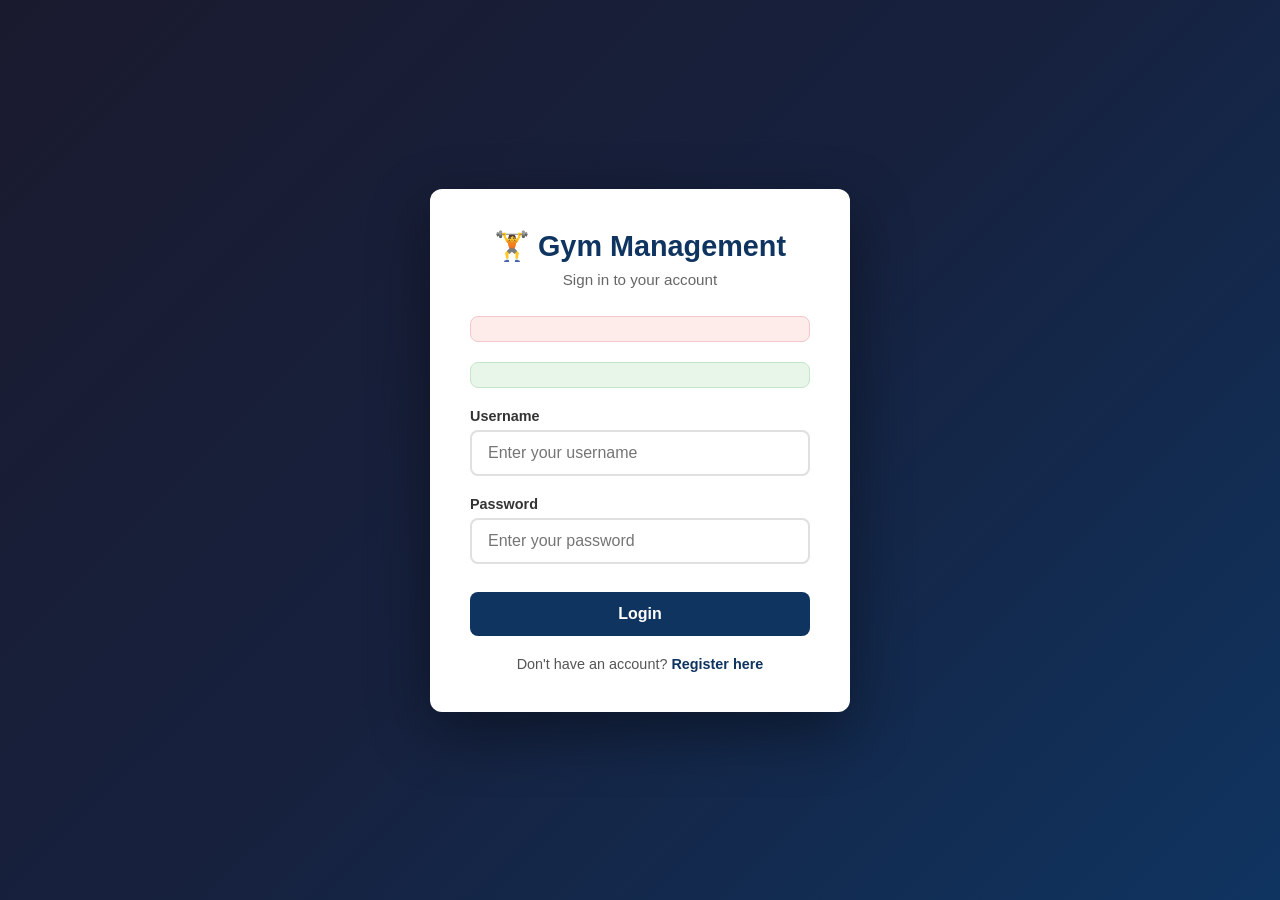
==== src/main/resources/templates/login.html @ a7a5a297 "Changes before error encountered Agent-Logs-Url: https://github.com/PraveenV3/gymmanagement/sessions" ====
<!DOCTYPE html>
<html xmlns:th="http://www.thymeleaf.org">
<head>
    <meta charset="UTF-8">
    <meta name="viewport" content="width=device-width, initial-scale=1.0">
    <title>Login - Gym Management</title>
    <style>
        * { box-sizing: border-box; margin: 0; padding: 0; }
        body {
            font-family: 'Segoe UI', Tahoma, Geneva, Verdana, sans-serif;
            background: linear-gradient(135deg, #1a1a2e, #16213e, #0f3460);
            min-height: 100vh;
            display: flex;
            align-items: center;
            justify-content: center;
        }
        .card {
            background: #ffffff;
            border-radius: 12px;
            padding: 40px;
            width: 100%;
            max-width: 420px;
            box-shadow: 0 20px 60px rgba(0,0,0,0.4);
        }
        .card h2 {
            text-align: center;
            margin-bottom: 8px;
            color: #0f3460;
            font-size: 1.8rem;
        }
        .card .subtitle {
            text-align: center;
            color: #666;
            margin-bottom: 28px;
            font-size: 0.95rem;
        }
        .form-group {
            margin-bottom: 20px;
        }
        .form-group label {
            display: block;
            margin-bottom: 6px;
            font-weight: 600;
            color: #333;
            font-size: 0.9rem;
        }
        .form-group input {
            width: 100%;
            padding: 12px 16px;
            border: 2px solid #e0e0e0;
            border-radius: 8px;
            font-size: 1rem;
            transition: border-color 0.2s;
            outline: none;
        }
        .form-group input:focus {
            border-color: #0f3460;
        }
        .btn {
            width: 100%;
            padding: 13px;
            background: #0f3460;
            color: white;
            border: none;
            border-radius: 8px;
            font-size: 1rem;
            font-weight: 600;
            cursor: pointer;
            transition: background 0.2s;
            margin-top: 8px;
        }
        .btn:hover { background: #1a4f8e; }
        .alert {
            padding: 12px 16px;
            border-radius: 8px;
            margin-bottom: 20px;
            font-size: 0.9rem;
        }
        .alert-error { background: #fdecea; color: #c0392b; border: 1px solid #f5c6cb; }
        .alert-success { background: #e8f5e9; color: #1e7e34; border: 1px solid #c3e6cb; }
        .register-link {
            text-align: center;
            margin-top: 20px;
            font-size: 0.9rem;
            color: #555;
        }
        .register-link a { color: #0f3460; font-weight: 600; text-decoration: none; }
        .register-link a:hover { text-decoration: underline; }
    </style>
</head>
<body>
    <div class="card">
        <h2>🏋️ Gym Management</h2>
        <p class="subtitle">Sign in to your account</p>

        <div th:if="${error}" class="alert alert-error" th:text="${error}"></div>
        <div th:if="${success}" class="alert alert-success" th:text="${success}"></div>

        <form th:action="@{/login}" method="post">
            <div class="form-group">
                <label for="username">Username</label>
                <input type="text" id="username" name="username"
                       placeholder="Enter your username" required />
            </div>
            <div class="form-group">
                <label for="password">Password</label>
                <input type="password" id="password" name="password"
                       placeholder="Enter your password" required />
            </div>
            <button type="submit" class="btn">Login</button>
        </form>

        <div class="register-link">
            Don't have an account? <a th:href="@{/register}">Register here</a>
        </div>
    </div>
</body>
</html>
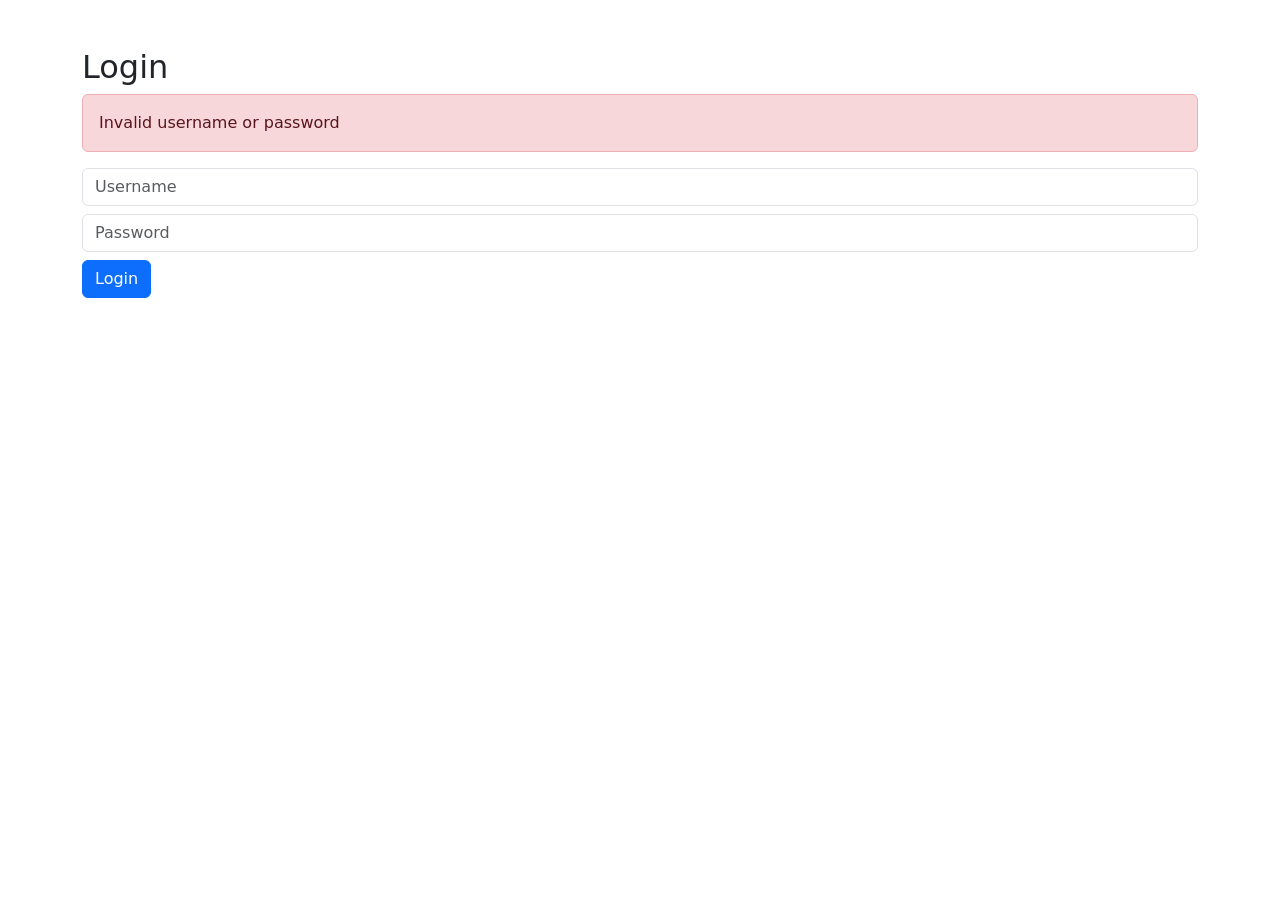
==== commit 96a48460: "feat: implement login, edit, and delete functionalities for members" ====
--- a/src/main/resources/templates/login.html
+++ b/src/main/resources/templates/login.html
@@ -1,118 +1,28 @@
 <!DOCTYPE html>
 <html xmlns:th="http://www.thymeleaf.org">
 <head>
-    <meta charset="UTF-8">
-    <meta name="viewport" content="width=device-width, initial-scale=1.0">
-    <title>Login - Gym Management</title>
-    <style>
-        * { box-sizing: border-box; margin: 0; padding: 0; }
-        body {
-            font-family: 'Segoe UI', Tahoma, Geneva, Verdana, sans-serif;
-            background: linear-gradient(135deg, #1a1a2e, #16213e, #0f3460);
-            min-height: 100vh;
-            display: flex;
-            align-items: center;
-            justify-content: center;
-        }
-        .card {
-            background: #ffffff;
-            border-radius: 12px;
-            padding: 40px;
-            width: 100%;
-            max-width: 420px;
-            box-shadow: 0 20px 60px rgba(0,0,0,0.4);
-        }
-        .card h2 {
-            text-align: center;
-            margin-bottom: 8px;
-            color: #0f3460;
-            font-size: 1.8rem;
-        }
-        .card .subtitle {
-            text-align: center;
-            color: #666;
-            margin-bottom: 28px;
-            font-size: 0.95rem;
-        }
-        .form-group {
-            margin-bottom: 20px;
-        }
-        .form-group label {
-            display: block;
-            margin-bottom: 6px;
-            font-weight: 600;
-            color: #333;
-            font-size: 0.9rem;
-        }
-        .form-group input {
-            width: 100%;
-            padding: 12px 16px;
-            border: 2px solid #e0e0e0;
-            border-radius: 8px;
-            font-size: 1rem;
-            transition: border-color 0.2s;
-            outline: none;
-        }
-        .form-group input:focus {
-            border-color: #0f3460;
-        }
-        .btn {
-            width: 100%;
-            padding: 13px;
-            background: #0f3460;
-            color: white;
-            border: none;
-            border-radius: 8px;
-            font-size: 1rem;
-            font-weight: 600;
-            cursor: pointer;
-            transition: background 0.2s;
-            margin-top: 8px;
-        }
-        .btn:hover { background: #1a4f8e; }
-        .alert {
-            padding: 12px 16px;
-            border-radius: 8px;
-            margin-bottom: 20px;
-            font-size: 0.9rem;
-        }
-        .alert-error { background: #fdecea; color: #c0392b; border: 1px solid #f5c6cb; }
-        .alert-success { background: #e8f5e9; color: #1e7e34; border: 1px solid #c3e6cb; }
-        .register-link {
-            text-align: center;
-            margin-top: 20px;
-            font-size: 0.9rem;
-            color: #555;
-        }
-        .register-link a { color: #0f3460; font-weight: 600; text-decoration: none; }
-        .register-link a:hover { text-decoration: underline; }
-    </style>
+    <title>Login</title>
+    <link rel="stylesheet" href="https://cdn.jsdelivr.net/npm/bootstrap@5.3.0/dist/css/bootstrap.min.css">
+    <meta charset="utf-8" />
+    <meta name="viewport" content="width=device-width, initial-scale=1" />
 </head>
-<body>
-    <div class="card">
-        <h2>🏋️ Gym Management</h2>
-        <p class="subtitle">Sign in to your account</p>
+<body class="container mt-5">
+    <h2>Login</h2>
 
-        <div th:if="${error}" class="alert alert-error" th:text="${error}"></div>
-        <div th:if="${success}" class="alert alert-success" th:text="${success}"></div>
+    <div th:if="${param.error}">
+        <div class="alert alert-danger">Invalid username or password</div>
+    </div>
 
-        <form th:action="@{/login}" method="post">
-            <div class="form-group">
-                <label for="username">Username</label>
-                <input type="text" id="username" name="username"
-                       placeholder="Enter your username" required />
-            </div>
-            <div class="form-group">
-                <label for="password">Password</label>
-                <input type="password" id="password" name="password"
-                       placeholder="Enter your password" required />
-            </div>
-            <button type="submit" class="btn">Login</button>
-        </form>
+    <form action="/login" method="post">
+        <div class="mb-2">
+            <input name="username" placeholder="Username" class="form-control" required>
+        </div>
+        <div class="mb-2">
+            <input name="password" placeholder="Password" type="password" class="form-control" required>
+        </div>
+        <button type="submit" class="btn btn-primary">Login</button>
+    </form>
 
-        <div class="register-link">
-            Don't have an account? <a th:href="@{/register}">Register here</a>
-        </div>
-    </div>
 </body>
 </html>
+
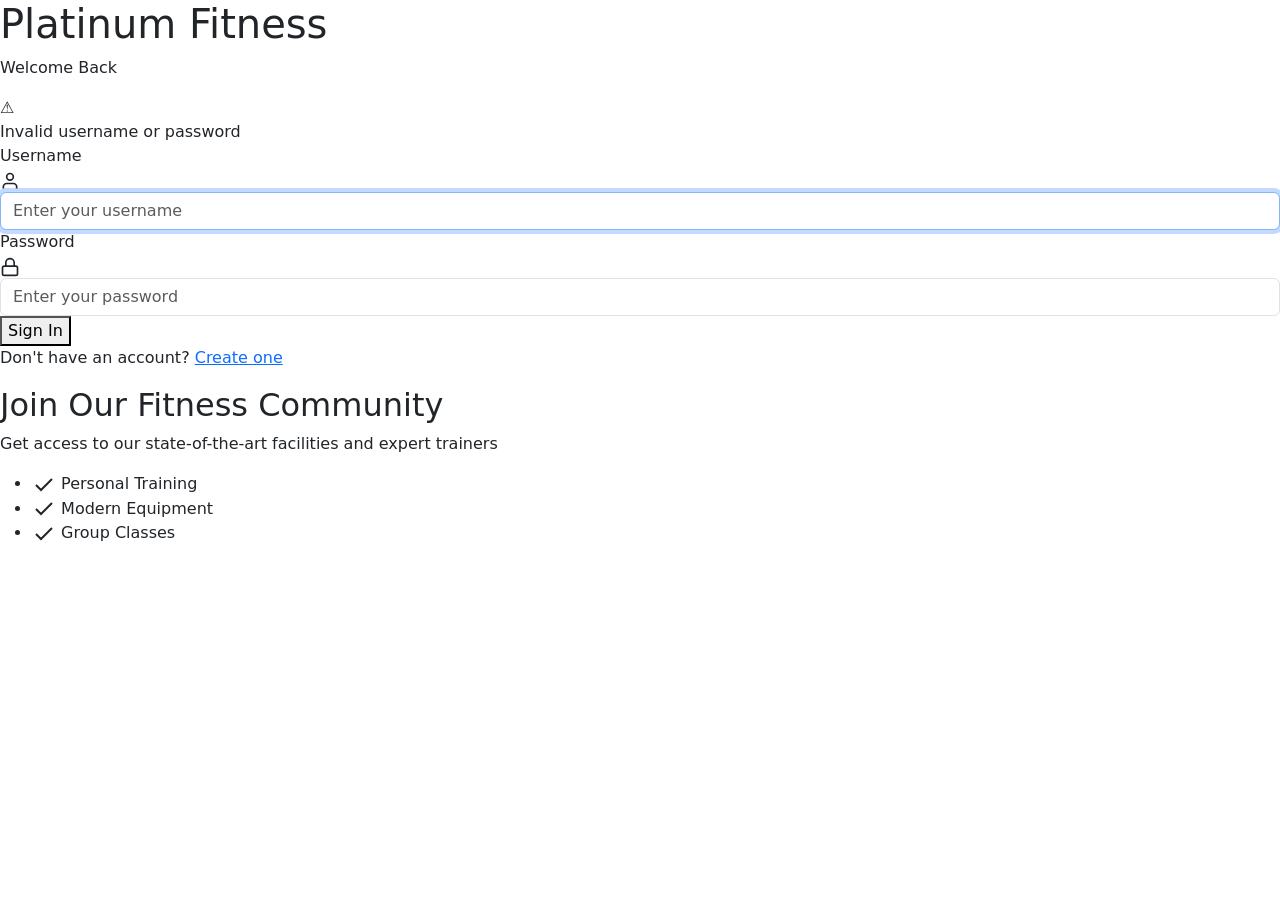
==== commit 5752cd89: "feat: add profile management features with enhanced member details and UI updates" ====
--- a/src/main/resources/templates/login.html
+++ b/src/main/resources/templates/login.html
@@ -1,28 +1,85 @@
 <!DOCTYPE html>
-<html xmlns:th="http://www.thymeleaf.org">
+<html lang="en" xmlns:th="http://www.thymeleaf.org">
 <head>
-    <title>Login</title>
+    <title>Login - Platinum Fitness</title>
     <link rel="stylesheet" href="https://cdn.jsdelivr.net/npm/bootstrap@5.3.0/dist/css/bootstrap.min.css">
+    <link rel="stylesheet" th:href="@{/css/login.css}" />
     <meta charset="utf-8" />
     <meta name="viewport" content="width=device-width, initial-scale=1" />
 </head>
-<body class="container mt-5">
-    <h2>Login</h2>
+<body>
+<div class="login-page">
+    <div class="login-container">
+        <div class="login-card">
+            <div class="login-header">
+                <h1>Platinum Fitness</h1>
+                <p class="login-subtitle">Welcome Back</p>
+            </div>
 
-    <div th:if="${param.error}">
-        <div class="alert alert-danger">Invalid username or password</div>
+            <div th:if="${param.error}" class="alert-error">
+                <div class="alert-icon">⚠️</div>
+                <div class="alert-text">Invalid username or password</div>
+            </div>
+
+            <form action="/login" method="post" class="login-form">
+                <div class="form-group">
+                    <label for="username">Username</label>
+                    <div class="input-wrapper">
+                        <svg class="input-icon" xmlns="http://www.w3.org/2000/svg" width="20" height="20" viewBox="0 0 24 24" fill="none" stroke="currentColor" stroke-width="2">
+                            <path d="M20 21v-2a4 4 0 0 0-4-4H8a4 4 0 0 0-4 4v2"></path>
+                            <circle cx="12" cy="7" r="4"></circle>
+                        </svg>
+                        <input id="username" name="username" type="text" placeholder="Enter your username" class="form-control" required autofocus />
+                    </div>
+                </div>
+
+                <div class="form-group">
+                    <label for="password">Password</label>
+                    <div class="input-wrapper">
+                        <svg class="input-icon" xmlns="http://www.w3.org/2000/svg" width="20" height="20" viewBox="0 0 24 24" fill="none" stroke="currentColor" stroke-width="2">
+                            <rect x="3" y="11" width="18" height="11" rx="2" ry="2"></rect>
+                            <path d="M7 11V7a5 5 0 0 1 10 0v4"></path>
+                        </svg>
+                        <input id="password" name="password" type="password" placeholder="Enter your password" class="form-control" required />
+                    </div>
+                </div>
+
+                <button type="submit" class="btn-login">Sign In</button>
+            </form>
+
+            <div class="login-footer">
+                <p>Don't have an account? <a href="/register" class="link-register">Create one</a></p>
+            </div>
+        </div>
+
+        <div class="login-sidebar">
+            <div class="sidebar-content">
+                <h2>Join Our Fitness Community</h2>
+                <p>Get access to our state-of-the-art facilities and expert trainers</p>
+                <ul class="features-list">
+                    <li>
+                        <svg xmlns="http://www.w3.org/2000/svg" width="24" height="24" viewBox="0 0 24 24" fill="none" stroke="currentColor" stroke-width="2">
+                            <polyline points="20 6 9 17 4 12"></polyline>
+                        </svg>
+                        <span>Personal Training</span>
+                    </li>
+                    <li>
+                        <svg xmlns="http://www.w3.org/2000/svg" width="24" height="24" viewBox="0 0 24 24" fill="none" stroke="currentColor" stroke-width="2">
+                            <polyline points="20 6 9 17 4 12"></polyline>
+                        </svg>
+                        <span>Modern Equipment</span>
+                    </li>
+                    <li>
+                        <svg xmlns="http://www.w3.org/2000/svg" width="24" height="24" viewBox="0 0 24 24" fill="none" stroke="currentColor" stroke-width="2">
+                            <polyline points="20 6 9 17 4 12"></polyline>
+                        </svg>
+                        <span>Group Classes</span>
+                    </li>
+                </ul>
+            </div>
+        </div>
     </div>
-
-    <form action="/login" method="post">
-        <div class="mb-2">
-            <input name="username" placeholder="Username" class="form-control" required>
-        </div>
-        <div class="mb-2">
-            <input name="password" placeholder="Password" type="password" class="form-control" required>
-        </div>
-        <button type="submit" class="btn btn-primary">Login</button>
-    </form>
-
+</div>
 </body>
 </html>
 
